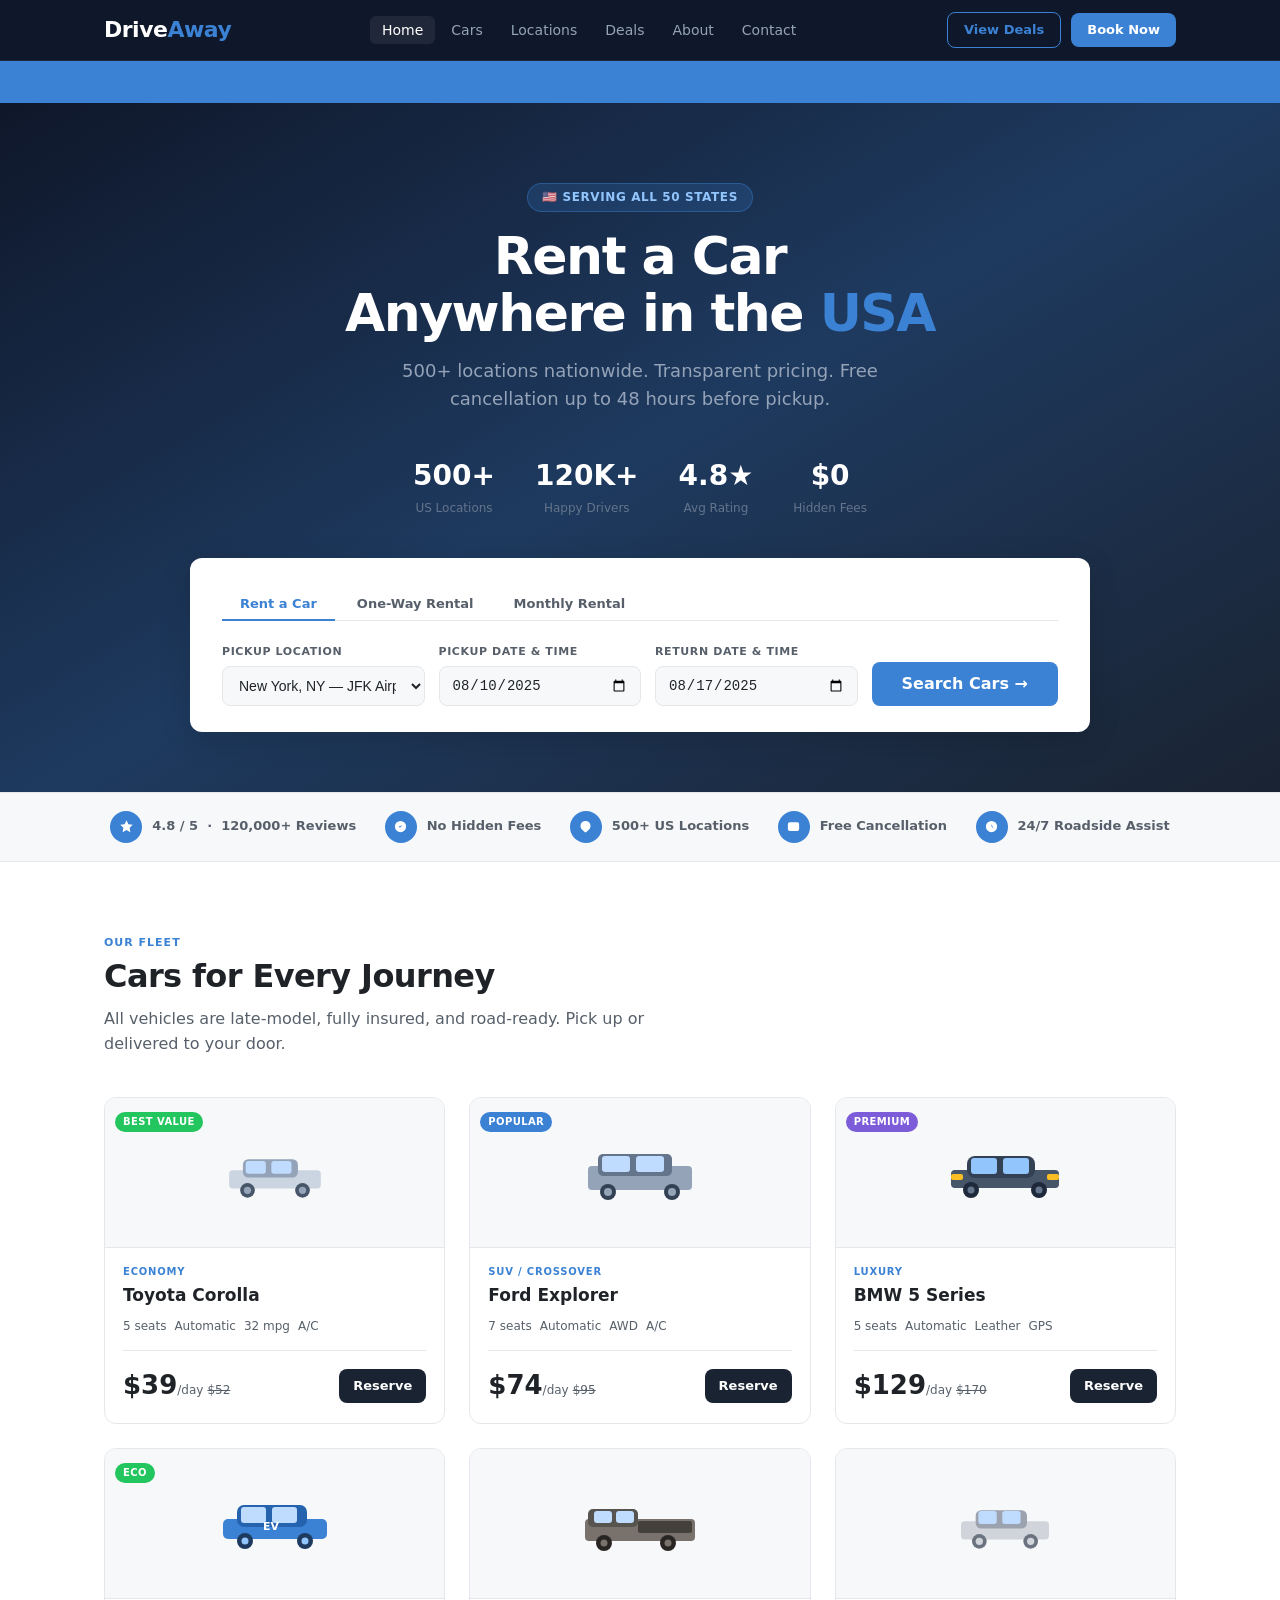
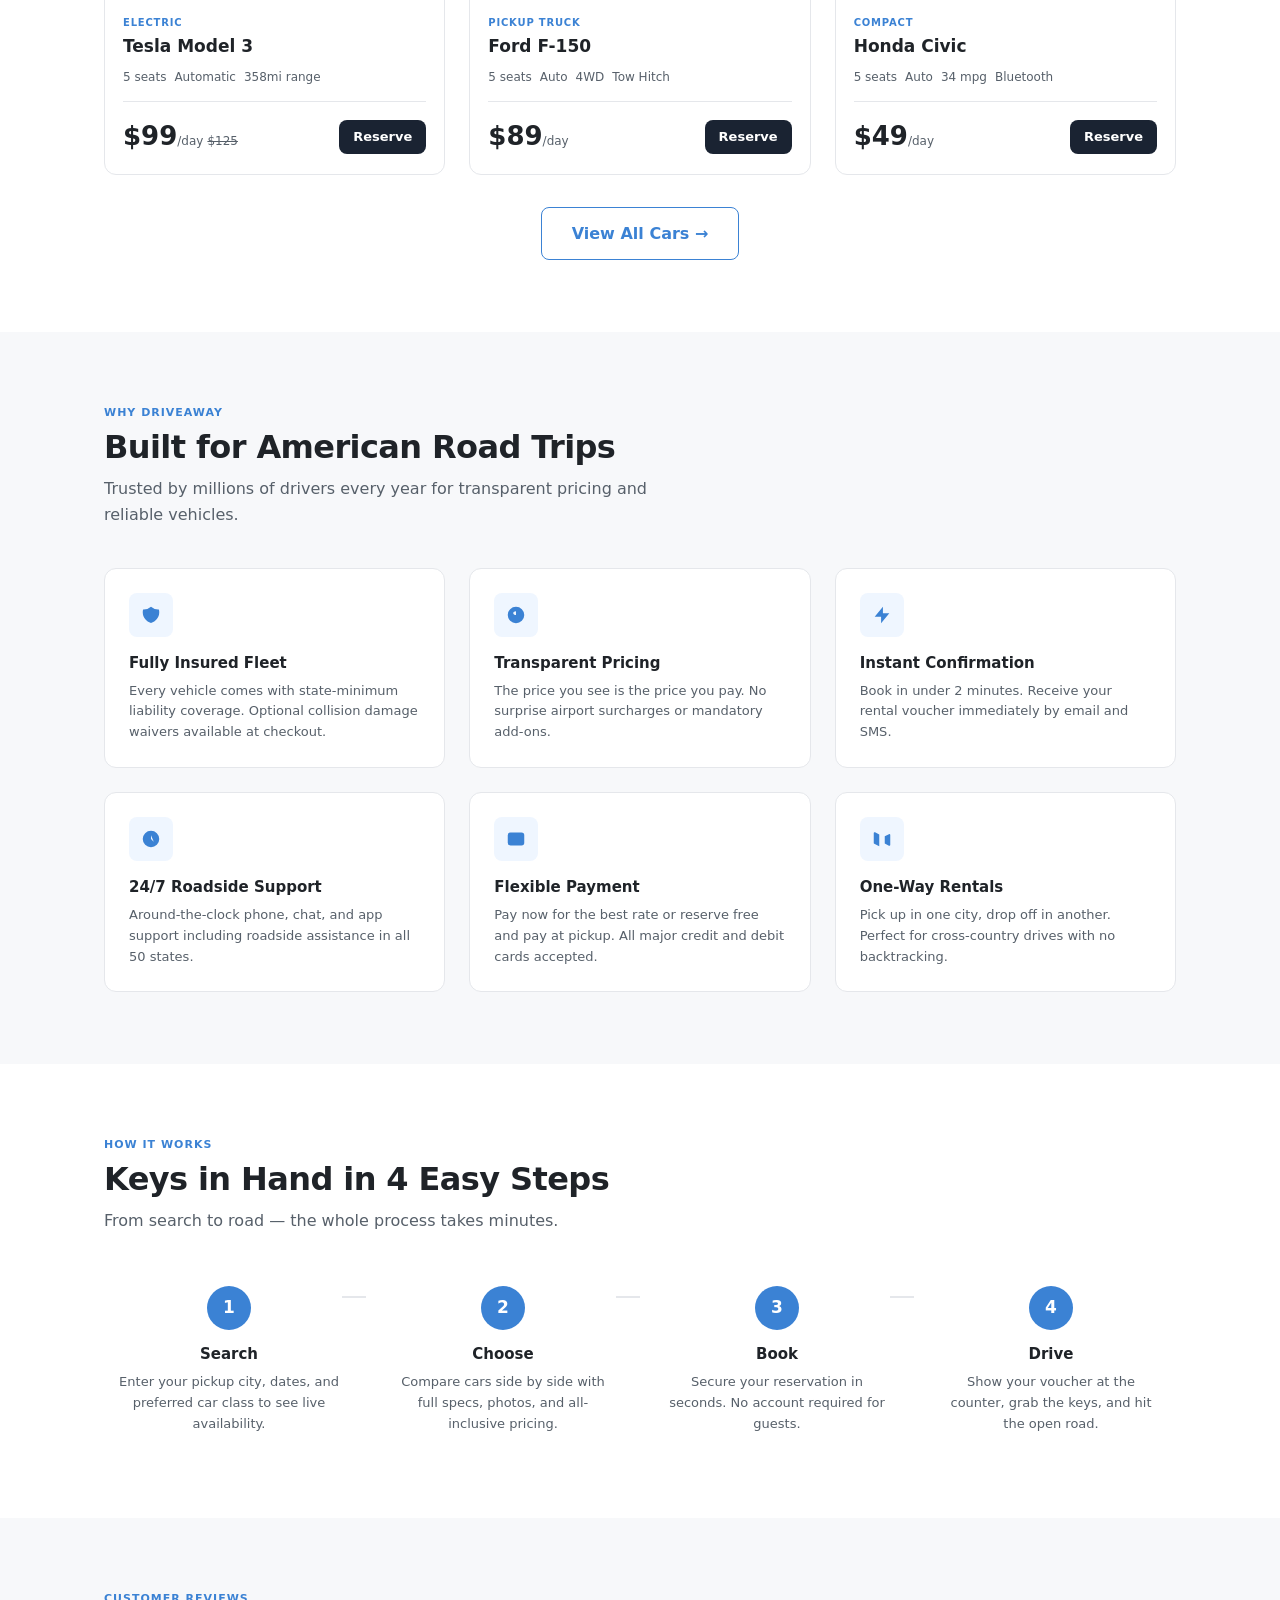
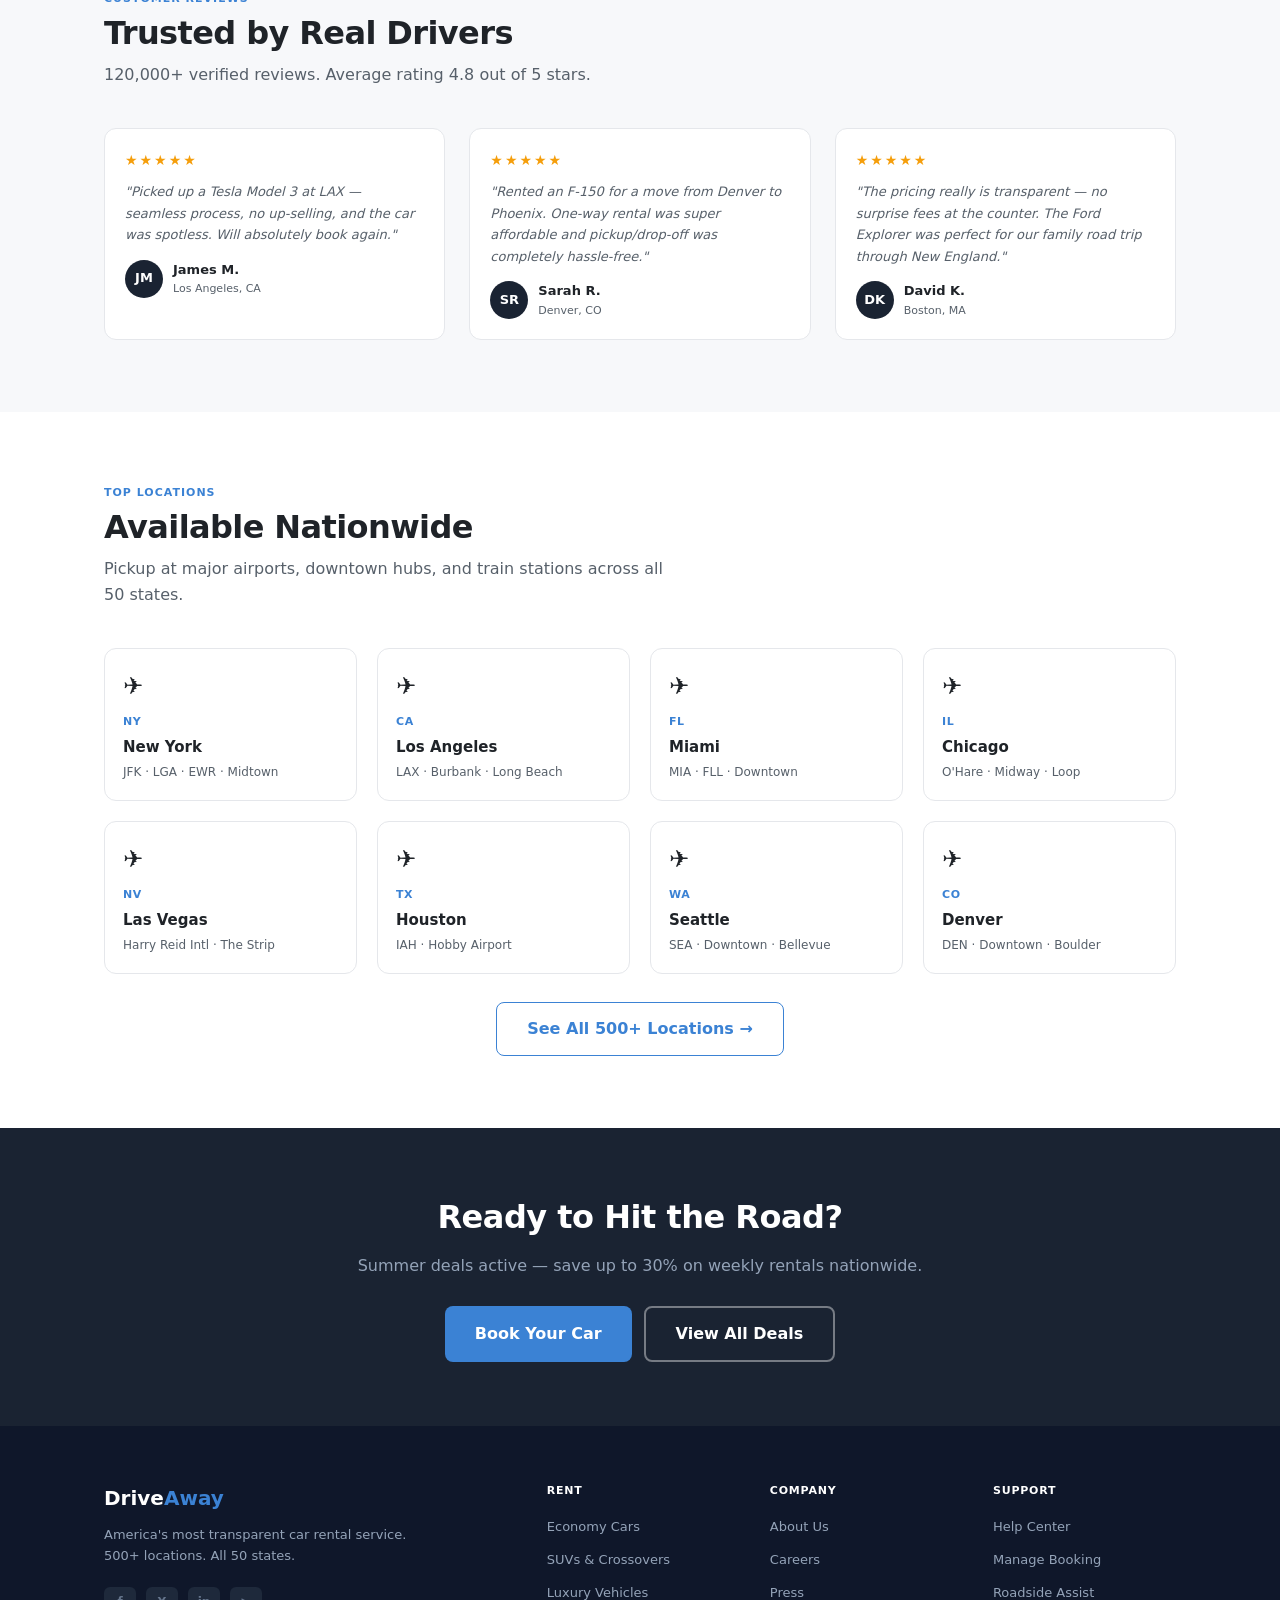
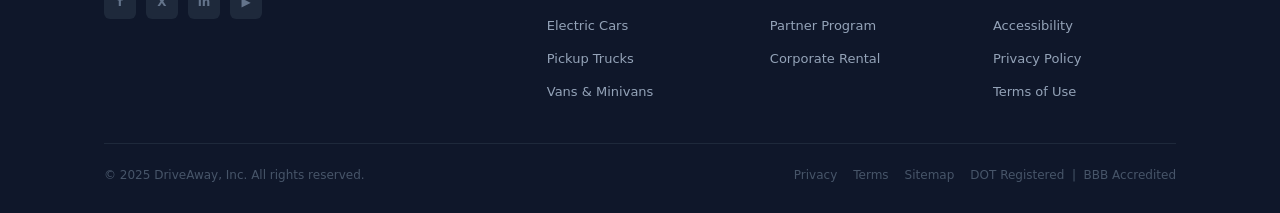
==== driveaway/index.html @ dcfef4c2 "feat: add DriveAway US car rental website - index.html     : Homepage with hero, search, fleet, feat" ====
<!DOCTYPE html>
<html lang="en">
<head>
<meta charset="UTF-8" />
<meta name="viewport" content="width=device-width, initial-scale=1.0" />
<title>DriveAway — Car Rental USA | 500+ Locations</title>
<meta name="description" content="Rent a car anywhere in the USA. 500+ locations, no hidden fees, free cancellation. Economy to luxury — book online in minutes.">
<link rel="stylesheet" href="css/styles.css" />
<style>
  /* Hero extras */
  .hero-ctas { display:flex; gap:12px; justify-content:center; margin-bottom:44px; flex-wrap:wrap; }
  .fleet-grid { display:grid; grid-template-columns:repeat(3,1fr); gap:24px; }
  @media(max-width:900px){ .fleet-grid{ grid-template-columns:1fr 1fr; } }
  @media(max-width:600px){ .fleet-grid{ grid-template-columns:1fr; } }
</style>
</head>
<body>

<!-- NAVBAR -->
<nav class="navbar">
  <div class="container navbar-inner">
    <a href="index.html" class="navbar-logo">Drive<span>Away</span></a>
    <ul class="navbar-links">
      <li><a href="index.html" class="active">Home</a></li>
      <li><a href="cars.html">Cars</a></li>
      <li><a href="locations.html">Locations</a></li>
      <li><a href="deals.html">Deals</a></li>
      <li><a href="about.html">About</a></li>
      <li><a href="contact.html">Contact</a></li>
    </ul>
    <div class="navbar-actions">
      <a href="deals.html" class="btn btn-ghost btn-sm">View Deals</a>
      <a href="#search" class="btn btn-primary btn-sm">Book Now</a>
    </div>
    <button class="menu-toggle" aria-label="Menu">
      <span></span><span></span><span></span>
    </button>
  </div>
</nav>

<!-- STATES TICKER -->
<div class="states-bar">
  <div class="states-ticker">
    <span>New York</span><span>California</span><span>Texas</span>
    <span>Florida</span><span>Illinois</span><span>Nevada</span>
    <span>Arizona</span><span>Georgia</span><span>Colorado</span>
    <span>Washington</span><span>Massachusetts</span><span>Oregon</span>
    <span>Hawaii</span><span>Michigan</span><span>North Carolina</span>
    <span>Virginia</span><span>Tennessee</span><span>Minnesota</span>
  </div>
</div>

<!-- HERO -->
<section class="hero">
  <div class="container">
    <div class="hero-tag">🇺🇸 Serving All 50 States</div>
    <h1>Rent a Car<br>Anywhere in the <span>USA</span></h1>
    <p>500+ locations nationwide. Transparent pricing. Free cancellation up to 48 hours before pickup.</p>
    <div class="hero-stats">
      <div><div class="hero-stat-num">500+</div><div class="hero-stat-label">US Locations</div></div>
      <div><div class="hero-stat-num">120K+</div><div class="hero-stat-label">Happy Drivers</div></div>
      <div><div class="hero-stat-num">4.8★</div><div class="hero-stat-label">Avg Rating</div></div>
      <div><div class="hero-stat-num">$0</div><div class="hero-stat-label">Hidden Fees</div></div>
    </div>

    <!-- SEARCH CARD -->
    <div class="search-card" id="search">
      <div class="search-tabs">
        <button class="search-tab active">Rent a Car</button>
        <button class="search-tab">One-Way Rental</button>
        <button class="search-tab">Monthly Rental</button>
      </div>
      <form class="search-form" onsubmit="event.preventDefault(); window.location.href='cars.html'">
        <div class="form-group">
          <label>Pickup Location</label>
          <select>
            <option>New York, NY — JFK Airport</option>
            <option>Los Angeles, CA — LAX Airport</option>
            <option>Chicago, IL — O'Hare Airport</option>
            <option>Miami, FL — MIA Airport</option>
            <option>Houston, TX — IAH Airport</option>
            <option>Las Vegas, NV — Harry Reid Intl</option>
            <option>Seattle, WA — SEA Airport</option>
            <option>Denver, CO — DEN Airport</option>
            <option>Atlanta, GA — ATL Airport</option>
            <option>Boston, MA — Logan Intl</option>
            <option>Phoenix, AZ — PHX Airport</option>
            <option>San Francisco, CA — SFO Airport</option>
          </select>
        </div>
        <div class="form-group">
          <label>Pickup Date &amp; Time</label>
          <input type="date" value="2025-08-10" />
        </div>
        <div class="form-group">
          <label>Return Date &amp; Time</label>
          <input type="date" value="2025-08-17" />
        </div>
        <div>
          <button type="submit" class="btn btn-primary btn-lg btn-full" style="height:44px">Search Cars →</button>
        </div>
      </form>
    </div>
  </div>
</section>

<!-- TRUST BAR -->
<div class="trust-bar">
  <div class="container trust-inner">
    <div class="trust-item">
      <div class="trust-icon"><svg viewBox="0 0 24 24"><path d="M12 2l3.09 6.26L22 9.27l-5 4.87 1.18 6.88L12 17.77l-6.18 3.25L7 14.14 2 9.27l6.91-1.01z"/></svg></div>
      4.8 / 5 &nbsp;·&nbsp; 120,000+ Reviews
    </div>
    <div class="trust-item">
      <div class="trust-icon"><svg viewBox="0 0 24 24"><path d="M9 12l2 2 4-4m6 2a9 9 0 11-18 0 9 9 0 0118 0z"/></svg></div>
      No Hidden Fees
    </div>
    <div class="trust-item">
      <div class="trust-icon"><svg viewBox="0 0 24 24"><path d="M17.657 16.657L13.414 20.9a2 2 0 01-2.827 0l-4.244-4.243a8 8 0 1111.314 0z"/><path d="M15 11a3 3 0 11-6 0 3 3 0 016 0z"/></svg></div>
      500+ US Locations
    </div>
    <div class="trust-item">
      <div class="trust-icon"><svg viewBox="0 0 24 24"><path d="M3 10h18M7 15h1m4 0h1m-7 4h12a3 3 0 003-3V8a3 3 0 00-3-3H6a3 3 0 00-3 3v8a3 3 0 003 3z"/></svg></div>
      Free Cancellation
    </div>
    <div class="trust-item">
      <div class="trust-icon"><svg viewBox="0 0 24 24"><path d="M12 8v4l3 3m6-3a9 9 0 11-18 0 9 9 0 0118 0z"/></svg></div>
      24/7 Roadside Assist
    </div>
  </div>
</div>

<!-- FLEET PREVIEW -->
<section class="section">
  <div class="container">
    <span class="section-tag">Our Fleet</span>
    <h2 class="section-title">Cars for Every Journey</h2>
    <p class="section-sub">All vehicles are late-model, fully insured, and road-ready. Pick up or delivered to your door.</p>
    <div class="fleet-grid">

      <div class="car-card" data-category="economy" data-price="39">
        <div class="car-img">
          <div class="car-img-badge"><span class="badge badge-green">Best Value</span></div>
          <svg width="110" height="60" viewBox="0 0 120 60" fill="none"><rect x="10" y="28" width="100" height="20" rx="4" fill="#cbd5e1"/><rect x="25" y="16" width="60" height="20" rx="6" fill="#94a3b8"/><circle cx="30" cy="50" r="8" fill="#475569"/><circle cx="30" cy="50" r="4" fill="#94a3b8"/><circle cx="90" cy="50" r="8" fill="#475569"/><circle cx="90" cy="50" r="4" fill="#94a3b8"/><rect x="28" y="18" width="22" height="14" rx="3" fill="#bfdbfe"/><rect x="56" y="18" width="22" height="14" rx="3" fill="#bfdbfe"/></svg>
        </div>
        <div class="car-body">
          <div class="car-category">Economy</div>
          <div class="car-name">Toyota Corolla</div>
          <div class="car-specs">
            <span class="car-spec">5 seats</span><span class="car-spec">Automatic</span><span class="car-spec">32 mpg</span><span class="car-spec">A/C</span>
          </div>
          <div class="car-footer">
            <div class="car-price"><span class="price-num">$39</span><span class="price-unit">/day</span><span class="price-old">$52</span></div>
            <a href="cars.html" class="btn btn-dark btn-sm reserve-btn">Reserve</a>
          </div>
        </div>
      </div>

      <div class="car-card" data-category="suv" data-price="74">
        <div class="car-img">
          <div class="car-img-badge"><span class="badge badge-blue">Popular</span></div>
          <svg width="120" height="60" viewBox="0 0 120 60" fill="none"><rect x="8" y="24" width="104" height="24" rx="4" fill="#94a3b8"/><rect x="18" y="12" width="74" height="22" rx="5" fill="#64748b"/><circle cx="28" cy="50" r="8" fill="#334155"/><circle cx="28" cy="50" r="4" fill="#94a3b8"/><circle cx="92" cy="50" r="8" fill="#334155"/><circle cx="92" cy="50" r="4" fill="#94a3b8"/><rect x="22" y="14" width="28" height="16" rx="3" fill="#bfdbfe"/><rect x="56" y="14" width="28" height="16" rx="3" fill="#bfdbfe"/></svg>
        </div>
        <div class="car-body">
          <div class="car-category">SUV / Crossover</div>
          <div class="car-name">Ford Explorer</div>
          <div class="car-specs">
            <span class="car-spec">7 seats</span><span class="car-spec">Automatic</span><span class="car-spec">AWD</span><span class="car-spec">A/C</span>
          </div>
          <div class="car-footer">
            <div class="car-price"><span class="price-num">$74</span><span class="price-unit">/day</span><span class="price-old">$95</span></div>
            <a href="cars.html" class="btn btn-dark btn-sm reserve-btn">Reserve</a>
          </div>
        </div>
      </div>

      <div class="car-card" data-category="luxury" data-price="129">
        <div class="car-img">
          <div class="car-img-badge"><span class="badge badge-purple">Premium</span></div>
          <svg width="120" height="60" viewBox="0 0 120 60" fill="none"><rect x="6" y="28" width="108" height="18" rx="4" fill="#475569"/><rect x="22" y="14" width="68" height="22" rx="8" fill="#334155"/><circle cx="26" cy="48" r="8" fill="#1e293b"/><circle cx="26" cy="48" r="3.5" fill="#64748b"/><circle cx="94" cy="48" r="8" fill="#1e293b"/><circle cx="94" cy="48" r="3.5" fill="#64748b"/><rect x="26" y="16" width="26" height="16" rx="3" fill="#93c5fd"/><rect x="58" y="16" width="26" height="16" rx="3" fill="#93c5fd"/><rect x="6" y="32" width="12" height="6" rx="2" fill="#fbbf24"/><rect x="102" y="32" width="12" height="6" rx="2" fill="#fbbf24"/></svg>
        </div>
        <div class="car-body">
          <div class="car-category">Luxury</div>
          <div class="car-name">BMW 5 Series</div>
          <div class="car-specs">
            <span class="car-spec">5 seats</span><span class="car-spec">Automatic</span><span class="car-spec">Leather</span><span class="car-spec">GPS</span>
          </div>
          <div class="car-footer">
            <div class="car-price"><span class="price-num">$129</span><span class="price-unit">/day</span><span class="price-old">$170</span></div>
            <a href="cars.html" class="btn btn-dark btn-sm reserve-btn">Reserve</a>
          </div>
        </div>
      </div>

      <div class="car-card" data-category="electric" data-price="99">
        <div class="car-img">
          <div class="car-img-badge"><span class="badge badge-green">Eco</span></div>
          <svg width="120" height="60" viewBox="0 0 120 60" fill="none"><rect x="8" y="26" width="104" height="20" rx="5" fill="#3b82d4"/><rect x="22" y="12" width="70" height="22" rx="7" fill="#2563af"/><circle cx="30" cy="48" r="8" fill="#1e3a5f"/><circle cx="30" cy="48" r="3.5" fill="#93c5fd"/><circle cx="90" cy="48" r="8" fill="#1e3a5f"/><circle cx="90" cy="48" r="3.5" fill="#93c5fd"/><rect x="26" y="14" width="25" height="16" rx="3" fill="#bfdbfe"/><rect x="57" y="14" width="25" height="16" rx="3" fill="#bfdbfe"/><text x="56" y="37" font-size="11" font-weight="bold" fill="#fff" text-anchor="middle">EV</text></svg>
        </div>
        <div class="car-body">
          <div class="car-category">Electric</div>
          <div class="car-name">Tesla Model 3</div>
          <div class="car-specs">
            <span class="car-spec">5 seats</span><span class="car-spec">Automatic</span><span class="car-spec">358mi range</span>
          </div>
          <div class="car-footer">
            <div class="car-price"><span class="price-num">$99</span><span class="price-unit">/day</span><span class="price-old">$125</span></div>
            <a href="cars.html" class="btn btn-dark btn-sm reserve-btn">Reserve</a>
          </div>
        </div>
      </div>

      <div class="car-card" data-category="truck" data-price="89">
        <div class="car-img">
          <svg width="120" height="60" viewBox="0 0 120 60" fill="none"><rect x="5" y="26" width="110" height="22" rx="4" fill="#78716c"/><rect x="8" y="16" width="50" height="18" rx="5" fill="#57534e"/><rect x="58" y="28" width="54" height="12" rx="2" fill="#44403c"/><circle cx="24" cy="50" r="8" fill="#292524"/><circle cx="24" cy="50" r="3.5" fill="#78716c"/><circle cx="88" cy="50" r="8" fill="#292524"/><circle cx="88" cy="50" r="3.5" fill="#78716c"/><rect x="14" y="18" width="18" height="12" rx="3" fill="#bfdbfe"/><rect x="36" y="18" width="18" height="12" rx="3" fill="#bfdbfe"/></svg>
        </div>
        <div class="car-body">
          <div class="car-category">Pickup Truck</div>
          <div class="car-name">Ford F-150</div>
          <div class="car-specs">
            <span class="car-spec">5 seats</span><span class="car-spec">Auto</span><span class="car-spec">4WD</span><span class="car-spec">Tow Hitch</span>
          </div>
          <div class="car-footer">
            <div class="car-price"><span class="price-num">$89</span><span class="price-unit">/day</span></div>
            <a href="cars.html" class="btn btn-dark btn-sm reserve-btn">Reserve</a>
          </div>
        </div>
      </div>

      <div class="car-card" data-category="compact" data-price="49">
        <div class="car-img">
          <svg width="110" height="60" viewBox="0 0 120 60" fill="none"><rect x="12" y="28" width="96" height="20" rx="4" fill="#d1d5db"/><rect x="28" y="16" width="56" height="20" rx="6" fill="#9ca3af"/><circle cx="32" cy="50" r="8" fill="#6b7280"/><circle cx="32" cy="50" r="4" fill="#d1d5db"/><circle cx="88" cy="50" r="8" fill="#6b7280"/><circle cx="88" cy="50" r="4" fill="#d1d5db"/><rect x="31" y="17" width="20" height="14" rx="3" fill="#bfdbfe"/><rect x="57" y="17" width="20" height="14" rx="3" fill="#bfdbfe"/></svg>
        </div>
        <div class="car-body">
          <div class="car-category">Compact</div>
          <div class="car-name">Honda Civic</div>
          <div class="car-specs">
            <span class="car-spec">5 seats</span><span class="car-spec">Auto</span><span class="car-spec">34 mpg</span><span class="car-spec">Bluetooth</span>
          </div>
          <div class="car-footer">
            <div class="car-price"><span class="price-num">$49</span><span class="price-unit">/day</span></div>
            <a href="cars.html" class="btn btn-dark btn-sm reserve-btn">Reserve</a>
          </div>
        </div>
      </div>

    </div>
    <div style="text-align:center;margin-top:32px">
      <a href="cars.html" class="btn btn-ghost btn-lg">View All Cars →</a>
    </div>
  </div>
</section>

<!-- FEATURES -->
<section class="section section--gray">
  <div class="container">
    <span class="section-tag">Why DriveAway</span>
    <h2 class="section-title">Built for American Road Trips</h2>
    <p class="section-sub">Trusted by millions of drivers every year for transparent pricing and reliable vehicles.</p>
    <div class="grid-3">
      <div class="feature-card">
        <div class="feature-icon"><svg viewBox="0 0 24 24"><path d="M9 12l2 2 4-4m5.618-4.016A11.955 11.955 0 0112 2.944a11.955 11.955 0 01-8.618 3.04A12.02 12.02 0 003 9c0 5.591 3.824 10.29 9 11.622 5.176-1.332 9-6.03 9-11.622 0-1.042-.133-2.052-.382-3.016z"/></svg></div>
        <div class="feature-title">Fully Insured Fleet</div>
        <div class="feature-desc">Every vehicle comes with state-minimum liability coverage. Optional collision damage waivers available at checkout.</div>
      </div>
      <div class="feature-card">
        <div class="feature-icon"><svg viewBox="0 0 24 24"><path d="M12 8c-1.657 0-3 .895-3 2s1.343 2 3 2 3 .895 3 2-1.343 2-3 2m0-8c1.11 0 2.08.402 2.599 1M12 8V7m0 1v8m0 0v1m0-1c-1.11 0-2.08-.402-2.599-1M21 12a9 9 0 11-18 0 9 9 0 0118 0z"/></svg></div>
        <div class="feature-title">Transparent Pricing</div>
        <div class="feature-desc">The price you see is the price you pay. No surprise airport surcharges or mandatory add-ons.</div>
      </div>
      <div class="feature-card">
        <div class="feature-icon"><svg viewBox="0 0 24 24"><path d="M13 10V3L4 14h7v7l9-11h-7z"/></svg></div>
        <div class="feature-title">Instant Confirmation</div>
        <div class="feature-desc">Book in under 2 minutes. Receive your rental voucher immediately by email and SMS.</div>
      </div>
      <div class="feature-card">
        <div class="feature-icon"><svg viewBox="0 0 24 24"><path d="M12 8v4l3 3m6-3a9 9 0 11-18 0 9 9 0 0118 0z"/></svg></div>
        <div class="feature-title">24/7 Roadside Support</div>
        <div class="feature-desc">Around-the-clock phone, chat, and app support including roadside assistance in all 50 states.</div>
      </div>
      <div class="feature-card">
        <div class="feature-icon"><svg viewBox="0 0 24 24"><path d="M3 10h18M7 15h1m4 0h1m-7 4h12a3 3 0 003-3V8a3 3 0 00-3-3H6a3 3 0 00-3 3v8a3 3 0 003 3z"/></svg></div>
        <div class="feature-title">Flexible Payment</div>
        <div class="feature-desc">Pay now for the best rate or reserve free and pay at pickup. All major credit and debit cards accepted.</div>
      </div>
      <div class="feature-card">
        <div class="feature-icon"><svg viewBox="0 0 24 24"><path d="M9 20l-5.447-2.724A1 1 0 013 16.382V5.618a1 1 0 011.447-.894L9 7m0 13l6-3m-6 3V7m6 10l4.553 2.276A1 1 0 0021 18.382V7.618a1 1 0 00-1.447-.894L15 9m0 8V9m0 0L9 7"/></svg></div>
        <div class="feature-title">One-Way Rentals</div>
        <div class="feature-desc">Pick up in one city, drop off in another. Perfect for cross-country drives with no backtracking.</div>
      </div>
    </div>
  </div>
</section>

<!-- HOW IT WORKS -->
<section class="section">
  <div class="container">
    <span class="section-tag">How It Works</span>
    <h2 class="section-title">Keys in Hand in 4 Easy Steps</h2>
    <p class="section-sub">From search to road — the whole process takes minutes.</p>
    <div class="steps-grid">
      <div class="step-card"><div class="step-num">1</div><div class="step-title">Search</div><div class="step-desc">Enter your pickup city, dates, and preferred car class to see live availability.</div></div>
      <div class="step-card"><div class="step-num">2</div><div class="step-title">Choose</div><div class="step-desc">Compare cars side by side with full specs, photos, and all-inclusive pricing.</div></div>
      <div class="step-card"><div class="step-num">3</div><div class="step-title">Book</div><div class="step-desc">Secure your reservation in seconds. No account required for guests.</div></div>
      <div class="step-card"><div class="step-num">4</div><div class="step-title">Drive</div><div class="step-desc">Show your voucher at the counter, grab the keys, and hit the open road.</div></div>
    </div>
  </div>
</section>

<!-- REVIEWS -->
<section class="section section--gray">
  <div class="container">
    <span class="section-tag">Customer Reviews</span>
    <h2 class="section-title">Trusted by Real Drivers</h2>
    <p class="section-sub">120,000+ verified reviews. Average rating 4.8 out of 5 stars.</p>
    <div class="grid-3">
      <div class="review-card"><div class="stars">★★★★★</div><p class="review-text">"Picked up a Tesla Model 3 at LAX — seamless process, no up-selling, and the car was spotless. Will absolutely book again."</p><div class="reviewer"><div class="reviewer-avatar">JM</div><div><div class="reviewer-name">James M.</div><div class="reviewer-loc">Los Angeles, CA</div></div></div></div>
      <div class="review-card"><div class="stars">★★★★★</div><p class="review-text">"Rented an F-150 for a move from Denver to Phoenix. One-way rental was super affordable and pickup/drop-off was completely hassle-free."</p><div class="reviewer"><div class="reviewer-avatar">SR</div><div><div class="reviewer-name">Sarah R.</div><div class="reviewer-loc">Denver, CO</div></div></div></div>
      <div class="review-card"><div class="stars">★★★★★</div><p class="review-text">"The pricing really is transparent — no surprise fees at the counter. The Ford Explorer was perfect for our family road trip through New England."</p><div class="reviewer"><div class="reviewer-avatar">DK</div><div><div class="reviewer-name">David K.</div><div class="reviewer-loc">Boston, MA</div></div></div></div>
    </div>
  </div>
</section>

<!-- POPULAR LOCATIONS -->
<section class="section">
  <div class="container">
    <span class="section-tag">Top Locations</span>
    <h2 class="section-title">Available Nationwide</h2>
    <p class="section-sub">Pickup at major airports, downtown hubs, and train stations across all 50 states.</p>
    <div class="grid-4">
      <div class="loc-card"><div class="loc-icon">✈</div><div class="loc-state">NY</div><div class="loc-city">New York</div><div class="loc-spots">JFK · LGA · EWR · Midtown</div></div>
      <div class="loc-card"><div class="loc-icon">✈</div><div class="loc-state">CA</div><div class="loc-city">Los Angeles</div><div class="loc-spots">LAX · Burbank · Long Beach</div></div>
      <div class="loc-card"><div class="loc-icon">✈</div><div class="loc-state">FL</div><div class="loc-city">Miami</div><div class="loc-spots">MIA · FLL · Downtown</div></div>
      <div class="loc-card"><div class="loc-icon">✈</div><div class="loc-state">IL</div><div class="loc-city">Chicago</div><div class="loc-spots">O'Hare · Midway · Loop</div></div>
      <div class="loc-card"><div class="loc-icon">✈</div><div class="loc-state">NV</div><div class="loc-city">Las Vegas</div><div class="loc-spots">Harry Reid Intl · The Strip</div></div>
      <div class="loc-card"><div class="loc-icon">✈</div><div class="loc-state">TX</div><div class="loc-city">Houston</div><div class="loc-spots">IAH · Hobby Airport</div></div>
      <div class="loc-card"><div class="loc-icon">✈</div><div class="loc-state">WA</div><div class="loc-city">Seattle</div><div class="loc-spots">SEA · Downtown · Bellevue</div></div>
      <div class="loc-card"><div class="loc-icon">✈</div><div class="loc-state">CO</div><div class="loc-city">Denver</div><div class="loc-spots">DEN · Downtown · Boulder</div></div>
    </div>
    <div style="text-align:center;margin-top:28px">
      <a href="locations.html" class="btn btn-ghost btn-lg">See All 500+ Locations →</a>
    </div>
  </div>
</section>

<!-- CTA BANNER -->
<div class="cta-banner">
  <div class="container">
    <h2>Ready to Hit the Road?</h2>
    <p>Summer deals active — save up to 30% on weekly rentals nationwide.</p>
    <div class="cta-actions">
      <a href="#search" class="btn btn-primary btn-lg">Book Your Car</a>
      <a href="deals.html" class="btn btn-outline btn-lg">View All Deals</a>
    </div>
  </div>
</div>

<!-- FOOTER -->
<footer class="footer">
  <div class="container">
    <div class="footer-grid">
      <div>
        <div class="footer-logo">Drive<span>Away</span></div>
        <p class="footer-tagline">America's most transparent car rental service.<br>500+ locations. All 50 states.</p>
        <div class="footer-socials">
          <a href="#" class="footer-social">f</a>
          <a href="#" class="footer-social">X</a>
          <a href="#" class="footer-social">in</a>
          <a href="#" class="footer-social">▶</a>
        </div>
      </div>
      <div class="footer-col"><h4>Rent</h4><ul>
        <li><a href="cars.html">Economy Cars</a></li>
        <li><a href="cars.html">SUVs &amp; Crossovers</a></li>
        <li><a href="cars.html">Luxury Vehicles</a></li>
        <li><a href="cars.html">Electric Cars</a></li>
        <li><a href="cars.html">Pickup Trucks</a></li>
        <li><a href="cars.html">Vans &amp; Minivans</a></li>
      </ul></div>
      <div class="footer-col"><h4>Company</h4><ul>
        <li><a href="about.html">About Us</a></li>
        <li><a href="about.html">Careers</a></li>
        <li><a href="about.html">Press</a></li>
        <li><a href="contact.html">Partner Program</a></li>
        <li><a href="contact.html">Corporate Rental</a></li>
      </ul></div>
      <div class="footer-col"><h4>Support</h4><ul>
        <li><a href="contact.html">Help Center</a></li>
        <li><a href="contact.html">Manage Booking</a></li>
        <li><a href="contact.html">Roadside Assist</a></li>
        <li><a href="contact.html">Accessibility</a></li>
        <li><a href="#">Privacy Policy</a></li>
        <li><a href="#">Terms of Use</a></li>
      </ul></div>
    </div>
    <div class="footer-bottom">
      <span>&copy; 2025 DriveAway, Inc. All rights reserved.</span>
      <div class="footer-legal">
        <a href="#">Privacy</a><a href="#">Terms</a><a href="#">Sitemap</a>
        <span>DOT Registered &nbsp;|&nbsp; BBB Accredited</span>
      </div>
    </div>
  </div>
</footer>

<script src="js/main.js"></script>
</body>
</html>
---- driveaway/css/styles.css ----
/* ===== RESET & BASE ===== */
*, *::before, *::after { box-sizing: border-box; margin: 0; padding: 0; }

:root {
  --bg: #ffffff;
  --surface: #f7f8fa;
  --border: #e5e7eb;
  --text: #1f2328;
  --muted: #57606a;
  --accent: #3b82d4;
  --accent-dark: #2563af;
  --secondary: #7c5cd8;
  --dark: #1a2332;
  --darker: #0f172a;
  --green: #22c55e;
  --amber: #f59e0b;
  --red: #ef4444;
  --radius: 8px;
  --radius-lg: 12px;
  --shadow: 0 4px 16px rgba(0,0,0,0.08);
  --shadow-lg: 0 8px 32px rgba(0,0,0,0.14);
}

html { scroll-behavior: smooth; }

body {
  font-family: -apple-system, "Segoe UI", system-ui, sans-serif;
  font-size: 15px;
  line-height: 1.6;
  color: var(--text);
  background: var(--bg);
}

a { color: inherit; text-decoration: none; }
img { max-width: 100%; display: block; }
ul { list-style: none; }
button { cursor: pointer; font-family: inherit; }

/* ===== UTILITIES ===== */
.container { max-width: 1120px; margin: 0 auto; padding: 0 24px; }
.section { padding: 72px 0; }
.section--gray { background: var(--surface); }
.section--dark { background: var(--dark); color: #fff; }

.section-tag {
  font-size: 11px;
  font-weight: 700;
  text-transform: uppercase;
  letter-spacing: 1px;
  color: var(--accent);
  margin-bottom: 6px;
  display: block;
}
.section-title {
  font-size: 32px;
  font-weight: 800;
  letter-spacing: -0.6px;
  line-height: 1.2;
  margin-bottom: 10px;
}
.section-sub {
  color: var(--muted);
  font-size: 16px;
  max-width: 560px;
  margin-bottom: 40px;
}
.section--dark .section-sub { color: #94a3b8; }

.btn {
  display: inline-flex;
  align-items: center;
  gap: 6px;
  padding: 10px 22px;
  border-radius: var(--radius);
  font-size: 14px;
  font-weight: 700;
  border: none;
  transition: background 0.15s, opacity 0.15s;
}
.btn-primary { background: var(--accent); color: #fff; }
.btn-primary:hover { background: var(--accent-dark); }
.btn-dark { background: var(--dark); color: #fff; }
.btn-dark:hover { background: #0f172a; }
.btn-outline { background: transparent; color: #fff; border: 2px solid rgba(255,255,255,0.4); }
.btn-outline:hover { border-color: #fff; }
.btn-ghost { background: transparent; color: var(--accent); border: 1.5px solid var(--accent); }
.btn-ghost:hover { background: var(--accent); color: #fff; }
.btn-lg { padding: 13px 30px; font-size: 16px; }
.btn-sm { padding: 7px 14px; font-size: 13px; }
.btn-full { width: 100%; justify-content: center; }

.badge {
  display: inline-block;
  padding: 2px 8px;
  border-radius: 20px;
  font-size: 10px;
  font-weight: 700;
  letter-spacing: 0.4px;
  text-transform: uppercase;
}
.badge-blue { background: var(--accent); color: #fff; }
.badge-green { background: var(--green); color: #fff; }
.badge-purple { background: var(--secondary); color: #fff; }
.badge-amber { background: var(--amber); color: #fff; }
.badge-red { background: var(--red); color: #fff; }

.grid-2 { display: grid; grid-template-columns: 1fr 1fr; gap: 24px; }
.grid-3 { display: grid; grid-template-columns: repeat(3, 1fr); gap: 24px; }
.grid-4 { display: grid; grid-template-columns: repeat(4, 1fr); gap: 20px; }

/* ===== NAVBAR ===== */
.navbar {
  background: var(--darker);
  position: sticky;
  top: 0;
  z-index: 1000;
  border-bottom: 1px solid #1e293b;
}
.navbar-inner {
  display: flex;
  align-items: center;
  justify-content: space-between;
  height: 60px;
}
.navbar-logo {
  font-size: 22px;
  font-weight: 800;
  color: #fff;
  letter-spacing: -0.5px;
}
.navbar-logo span { color: var(--accent); }
.navbar-links {
  display: flex;
  align-items: center;
  gap: 4px;
}
.navbar-links a {
  padding: 6px 12px;
  color: #94a3b8;
  font-size: 14px;
  font-weight: 500;
  border-radius: 6px;
  transition: color 0.15s, background 0.15s;
}
.navbar-links a:hover,
.navbar-links a.active { color: #fff; background: rgba(255,255,255,0.07); }
.navbar-actions { display: flex; align-items: center; gap: 10px; }
.navbar-actions .btn { font-size: 13px; padding: 7px 16px; }

/* Mobile menu toggle */
.menu-toggle {
  display: none;
  flex-direction: column;
  gap: 5px;
  background: none;
  border: none;
  padding: 4px;
  cursor: pointer;
}
.menu-toggle span {
  display: block;
  width: 22px;
  height: 2px;
  background: #fff;
  border-radius: 2px;
  transition: transform 0.2s;
}

/* ===== STATES TICKER ===== */
.states-bar {
  background: var(--accent);
  padding: 9px 0;
  overflow: hidden;
  white-space: nowrap;
}
.states-ticker {
  display: inline-flex;
  gap: 32px;
  animation: ticker 30s linear infinite;
  padding-left: 100%;
}
.states-ticker span {
  font-size: 12px;
  font-weight: 600;
  color: rgba(255,255,255,0.9);
  letter-spacing: 0.4px;
}
@keyframes ticker {
  0% { transform: translateX(0); }
  100% { transform: translateX(-100%); }
}

/* ===== HERO ===== */
.hero {
  background: linear-gradient(150deg, #0f172a 0%, #1e3a5f 50%, #1a2332 100%);
  padding: 80px 0 60px;
  color: #fff;
  text-align: center;
}
.hero-tag {
  display: inline-block;
  background: rgba(59,130,212,0.2);
  border: 1px solid rgba(59,130,212,0.4);
  color: #93c5fd;
  font-size: 12px;
  font-weight: 700;
  padding: 4px 14px;
  border-radius: 20px;
  letter-spacing: 0.6px;
  text-transform: uppercase;
  margin-bottom: 16px;
}
.hero h1 {
  font-size: 52px;
  font-weight: 900;
  letter-spacing: -1.5px;
  line-height: 1.1;
  margin-bottom: 14px;
}
.hero h1 span { color: var(--accent); }
.hero p {
  font-size: 18px;
  color: #94a3b8;
  max-width: 520px;
  margin: 0 auto 40px;
}
.hero-stats {
  display: flex;
  justify-content: center;
  gap: 40px;
  margin-bottom: 40px;
}
.hero-stat-num { font-size: 28px; font-weight: 800; color: #fff; }
.hero-stat-label { font-size: 12px; color: #64748b; }

/* ===== SEARCH CARD ===== */
.search-card {
  background: #fff;
  border-radius: var(--radius-lg);
  padding: 30px 32px 26px;
  max-width: 900px;
  margin: 0 auto;
  box-shadow: var(--shadow-lg);
  color: var(--text);
  text-align: left;
}
.search-tabs {
  display: flex;
  gap: 4px;
  margin-bottom: 22px;
  border-bottom: 1px solid var(--border);
  padding-bottom: 0;
}
.search-tab {
  padding: 8px 18px;
  font-size: 13px;
  font-weight: 600;
  color: var(--muted);
  background: none;
  border: none;
  border-bottom: 2px solid transparent;
  margin-bottom: -1px;
  cursor: pointer;
  transition: color 0.15s;
}
.search-tab.active { color: var(--accent); border-bottom-color: var(--accent); }
.search-form { display: grid; grid-template-columns: repeat(3, 1fr) auto; gap: 14px; align-items: end; }
.form-group { display: flex; flex-direction: column; gap: 5px; }
.form-group label {
  font-size: 11px;
  font-weight: 700;
  text-transform: uppercase;
  letter-spacing: 0.6px;
  color: var(--muted);
}
.form-group select,
.form-group input[type="text"],
.form-group input[type="date"],
.form-group input[type="email"],
.form-group input[type="tel"],
.form-group input[type="number"],
.form-group textarea {
  border: 1.5px solid var(--border);
  border-radius: var(--radius);
  padding: 10px 12px;
  font-size: 14px;
  color: var(--text);
  background: var(--surface);
  width: 100%;
  transition: border-color 0.15s, background 0.15s;
}
.form-group select:focus,
.form-group input:focus,
.form-group textarea:focus {
  outline: none;
  border-color: var(--accent);
  background: #fff;
}
.form-group textarea { resize: vertical; min-height: 110px; }

/* ===== TRUST BAR ===== */
.trust-bar {
  background: var(--surface);
  border-top: 1px solid var(--border);
  border-bottom: 1px solid var(--border);
  padding: 18px 0;
}
.trust-inner {
  display: flex;
  justify-content: space-around;
  flex-wrap: wrap;
  gap: 16px;
}
.trust-item {
  display: flex;
  align-items: center;
  gap: 10px;
  font-size: 13px;
  font-weight: 600;
  color: var(--muted);
}
.trust-icon {
  width: 32px;
  height: 32px;
  background: var(--accent);
  border-radius: 50%;
  display: flex;
  align-items: center;
  justify-content: center;
  flex-shrink: 0;
}
.trust-icon svg { width: 15px; height: 15px; fill: #fff; }

/* ===== CAR CARD ===== */
.car-card {
  border: 1.5px solid var(--border);
  border-radius: var(--radius-lg);
  background: #fff;
  overflow: hidden;
  transition: border-color 0.15s, box-shadow 0.15s;
  display: flex;
  flex-direction: column;
}
.car-card:hover { border-color: var(--accent); box-shadow: var(--shadow); }
.car-img {
  background: var(--surface);
  height: 150px;
  display: flex;
  align-items: center;
  justify-content: center;
  border-bottom: 1px solid var(--border);
  position: relative;
}
.car-img-badge {
  position: absolute;
  top: 10px;
  left: 10px;
}
.car-body { padding: 16px 18px; flex: 1; display: flex; flex-direction: column; }
.car-category {
  font-size: 10px;
  font-weight: 700;
  text-transform: uppercase;
  letter-spacing: 0.8px;
  color: var(--accent);
  margin-bottom: 2px;
}
.car-name { font-size: 17px; font-weight: 700; margin-bottom: 8px; }
.car-specs {
  display: flex;
  flex-wrap: wrap;
  gap: 8px;
  font-size: 12px;
  color: var(--muted);
  margin-bottom: 14px;
  padding-bottom: 14px;
  border-bottom: 1px solid var(--border);
}
.car-spec { display: flex; align-items: center; gap: 3px; }
.car-spec svg { width: 12px; height: 12px; fill: var(--muted); }
.car-footer { display: flex; align-items: center; justify-content: space-between; margin-top: auto; }
.car-price .price-num { font-size: 26px; font-weight: 800; }
.car-price .price-unit { font-size: 12px; color: var(--muted); }
.car-price .price-old { font-size: 12px; color: var(--muted); text-decoration: line-through; margin-left: 4px; }

/* ===== FEATURES ===== */
.feature-card {
  padding: 24px;
  border: 1.5px solid var(--border);
  border-radius: var(--radius-lg);
  background: #fff;
  transition: border-color 0.15s;
}
.feature-card:hover { border-color: var(--accent); }
.feature-icon {
  width: 44px;
  height: 44px;
  background: #eff6ff;
  border-radius: var(--radius);
  display: flex;
  align-items: center;
  justify-content: center;
  margin-bottom: 14px;
}
.feature-icon svg { width: 22px; height: 22px; fill: var(--accent); }
.feature-title { font-size: 15px; font-weight: 700; margin-bottom: 6px; }
.feature-desc { font-size: 13px; color: var(--muted); line-height: 1.6; }

/* ===== STEPS ===== */
.steps-grid { display: grid; grid-template-columns: repeat(4, 1fr); gap: 24px; }
.step-card { text-align: center; padding: 12px; position: relative; }
.step-card:not(:last-child)::after {
  content: '';
  position: absolute;
  top: 22px;
  right: -12px;
  width: 24px;
  height: 2px;
  background: var(--border);
}
.step-num {
  width: 44px;
  height: 44px;
  background: var(--accent);
  color: #fff;
  border-radius: 50%;
  display: flex;
  align-items: center;
  justify-content: center;
  font-weight: 800;
  font-size: 17px;
  margin: 0 auto 12px;
}
.step-title { font-weight: 700; font-size: 15px; margin-bottom: 6px; }
.step-desc { font-size: 13px; color: var(--muted); }

/* ===== REVIEWS ===== */
.review-card {
  border: 1.5px solid var(--border);
  border-radius: var(--radius-lg);
  padding: 20px;
  background: #fff;
}
.stars { color: var(--amber); font-size: 14px; letter-spacing: 2px; margin-bottom: 10px; }
.review-text { font-size: 13px; color: var(--muted); line-height: 1.65; margin-bottom: 14px; font-style: italic; }
.reviewer { display: flex; align-items: center; gap: 10px; }
.reviewer-avatar {
  width: 38px;
  height: 38px;
  border-radius: 50%;
  background: var(--dark);
  color: #fff;
  display: flex;
  align-items: center;
  justify-content: center;
  font-weight: 700;
  font-size: 13px;
  flex-shrink: 0;
}
.reviewer-name { font-weight: 700; font-size: 13px; }
.reviewer-loc { font-size: 11px; color: var(--muted); }

/* ===== LOCATION CARD ===== */
.loc-card {
  background: #fff;
  border: 1.5px solid var(--border);
  border-radius: var(--radius-lg);
  padding: 18px;
  transition: border-color 0.15s;
  cursor: pointer;
}
.loc-card:hover { border-color: var(--accent); }
.loc-icon { font-size: 24px; margin-bottom: 8px; }
.loc-city { font-weight: 700; font-size: 15px; margin-bottom: 4px; }
.loc-state { font-size: 11px; color: var(--accent); font-weight: 700; text-transform: uppercase; letter-spacing: 0.6px; margin-bottom: 4px; }
.loc-spots { font-size: 12px; color: var(--muted); }

/* ===== DEAL CARD ===== */
.deal-card {
  border: 1.5px solid var(--border);
  border-radius: var(--radius-lg);
  overflow: hidden;
  background: #fff;
  transition: box-shadow 0.15s;
}
.deal-card:hover { box-shadow: var(--shadow); }
.deal-header {
  padding: 18px 20px 14px;
  border-bottom: 1px solid var(--border);
}
.deal-discount {
  font-size: 36px;
  font-weight: 900;
  color: var(--accent);
  line-height: 1;
  margin-bottom: 4px;
}
.deal-title { font-size: 15px; font-weight: 700; margin-bottom: 4px; }
.deal-desc { font-size: 13px; color: var(--muted); }
.deal-body { padding: 14px 20px; }
.deal-code-row { display: flex; align-items: center; gap: 8px; margin-bottom: 12px; }
.deal-code {
  font-family: monospace;
  font-size: 14px;
  font-weight: 700;
  background: var(--surface);
  border: 1.5px dashed var(--border);
  padding: 6px 12px;
  border-radius: 6px;
  color: var(--text);
  letter-spacing: 1px;
  flex: 1;
}
.deal-expires { font-size: 11px; color: var(--muted); }

/* ===== STAT CARD ===== */
.stat-card { text-align: center; padding: 28px 20px; }
.stat-num { font-size: 40px; font-weight: 900; color: var(--accent); line-height: 1; margin-bottom: 6px; }
.stat-label { font-size: 13px; color: var(--muted); font-weight: 500; }

/* ===== TEAM CARD ===== */
.team-card { text-align: center; }
.team-avatar {
  width: 80px;
  height: 80px;
  border-radius: 50%;
  background: var(--dark);
  color: #fff;
  display: flex;
  align-items: center;
  justify-content: center;
  font-size: 26px;
  font-weight: 700;
  margin: 0 auto 12px;
}
.team-name { font-weight: 700; font-size: 15px; margin-bottom: 2px; }
.team-role { font-size: 12px; color: var(--muted); }

/* ===== PAGE HERO ===== */
.page-hero {
  background: linear-gradient(150deg, #0f172a 0%, #1e3a5f 60%, #1a2332 100%);
  padding: 52px 0 44px;
  color: #fff;
}
.page-hero h1 { font-size: 36px; font-weight: 800; letter-spacing: -0.5px; margin-bottom: 8px; }
.page-hero p { color: #94a3b8; font-size: 16px; max-width: 480px; }
.breadcrumb {
  display: flex;
  gap: 6px;
  align-items: center;
  font-size: 13px;
  color: #64748b;
  margin-bottom: 12px;
}
.breadcrumb a { color: #64748b; }
.breadcrumb a:hover { color: #94a3b8; }
.breadcrumb-sep { color: #334155; }

/* ===== FILTER BAR ===== */
.filter-bar {
  background: #fff;
  border-bottom: 1px solid var(--border);
  padding: 14px 0;
  position: sticky;
  top: 60px;
  z-index: 100;
}
.filter-inner {
  display: flex;
  gap: 10px;
  align-items: center;
  flex-wrap: wrap;
}
.filter-btn {
  padding: 7px 16px;
  border-radius: 20px;
  border: 1.5px solid var(--border);
  background: #fff;
  font-size: 13px;
  font-weight: 600;
  color: var(--muted);
  cursor: pointer;
  transition: all 0.15s;
}
.filter-btn:hover { border-color: var(--accent); color: var(--accent); }
.filter-btn.active { background: var(--accent); border-color: var(--accent); color: #fff; }
.filter-select {
  padding: 7px 12px;
  border-radius: var(--radius);
  border: 1.5px solid var(--border);
  font-size: 13px;
  color: var(--text);
  background: var(--surface);
  margin-left: auto;
}

/* ===== CTA BANNER ===== */
.cta-banner {
  background: var(--dark);
  padding: 64px 0;
  text-align: center;
  color: #fff;
}
.cta-banner h2 { font-size: 32px; font-weight: 800; letter-spacing: -0.5px; margin-bottom: 10px; }
.cta-banner p { color: #94a3b8; font-size: 16px; margin-bottom: 28px; }
.cta-actions { display: flex; gap: 12px; justify-content: center; flex-wrap: wrap; }

/* ===== FOOTER ===== */
.footer {
  background: var(--darker);
  color: #94a3b8;
  padding: 56px 0 28px;
}
.footer-grid {
  display: grid;
  grid-template-columns: 2.2fr 1fr 1fr 1fr;
  gap: 40px;
  margin-bottom: 40px;
}
.footer-logo { font-size: 20px; font-weight: 800; color: #fff; margin-bottom: 10px; }
.footer-logo span { color: var(--accent); }
.footer-tagline { font-size: 13px; line-height: 1.65; margin-bottom: 20px; }
.footer-socials { display: flex; gap: 10px; }
.footer-social {
  width: 32px;
  height: 32px;
  background: #1e293b;
  border-radius: 6px;
  display: flex;
  align-items: center;
  justify-content: center;
  color: #64748b;
  font-size: 12px;
  font-weight: 700;
  transition: background 0.15s;
}
.footer-social:hover { background: var(--accent); color: #fff; }
.footer-col h4 {
  font-size: 11px;
  font-weight: 700;
  text-transform: uppercase;
  letter-spacing: 0.8px;
  color: #fff;
  margin-bottom: 14px;
}
.footer-col ul { display: flex; flex-direction: column; gap: 9px; }
.footer-col ul li a { font-size: 13px; transition: color 0.15s; }
.footer-col ul li a:hover { color: #fff; }
.footer-bottom {
  border-top: 1px solid #1e293b;
  padding-top: 22px;
  display: flex;
  justify-content: space-between;
  align-items: center;
  font-size: 12px;
  color: #475569;
  flex-wrap: wrap;
  gap: 10px;
}
.footer-legal { display: flex; gap: 16px; }
.footer-legal a { color: #475569; }
.footer-legal a:hover { color: #94a3b8; }

/* ===== CONTACT PAGE ===== */
.contact-grid { display: grid; grid-template-columns: 1fr 1.6fr; gap: 40px; align-items: start; }
.contact-info-card {
  background: var(--surface);
  border: 1.5px solid var(--border);
  border-radius: var(--radius-lg);
  padding: 28px 24px;
}
.contact-method { display: flex; gap: 14px; padding: 14px 0; border-bottom: 1px solid var(--border); }
.contact-method:last-child { border-bottom: none; padding-bottom: 0; }
.contact-method-icon {
  width: 40px;
  height: 40px;
  background: #eff6ff;
  border-radius: var(--radius);
  display: flex;
  align-items: center;
  justify-content: center;
  flex-shrink: 0;
}
.contact-method-icon svg { width: 18px; height: 18px; fill: var(--accent); }
.contact-method-label { font-size: 11px; font-weight: 700; text-transform: uppercase; letter-spacing: 0.6px; color: var(--muted); }
.contact-method-val { font-size: 14px; font-weight: 600; color: var(--text); }
.form-card {
  background: #fff;
  border: 1.5px solid var(--border);
  border-radius: var(--radius-lg);
  padding: 30px 28px;
}
.form-row { display: grid; grid-template-columns: 1fr 1fr; gap: 16px; }

/* ===== TOAST ===== */
.toast {
  position: fixed;
  bottom: 24px;
  right: 24px;
  background: var(--dark);
  color: #fff;
  padding: 14px 20px;
  border-radius: var(--radius);
  font-size: 14px;
  font-weight: 500;
  box-shadow: var(--shadow-lg);
  display: flex;
  align-items: center;
  gap: 10px;
  z-index: 9999;
  opacity: 0;
  transform: translateY(10px);
  transition: opacity 0.25s, transform 0.25s;
  pointer-events: none;
}
.toast.show { opacity: 1; transform: translateY(0); pointer-events: auto; }
.toast-icon { color: var(--green); font-size: 16px; }

/* ===== RESPONSIVE ===== */
@media (max-width: 900px) {
  .hero h1 { font-size: 36px; }
  .grid-3, .fleet-grid { grid-template-columns: 1fr 1fr; }
  .grid-4, .steps-grid, .locations-grid { grid-template-columns: 1fr 1fr; }
  .footer-grid { grid-template-columns: 1fr 1fr; }
  .contact-grid { grid-template-columns: 1fr; }
  .search-form { grid-template-columns: 1fr 1fr; }
}
@media (max-width: 600px) {
  .section-title { font-size: 24px; }
  .hero h1 { font-size: 28px; }
  .hero-stats { gap: 20px; }
  .grid-2, .grid-3, .grid-4, .steps-grid { grid-template-columns: 1fr; }
  .search-form { grid-template-columns: 1fr; }
  .footer-grid { grid-template-columns: 1fr; }
  .navbar-links, .navbar-actions .btn-ghost { display: none; }
  .menu-toggle { display: flex; }
  .form-row { grid-template-columns: 1fr; }
}
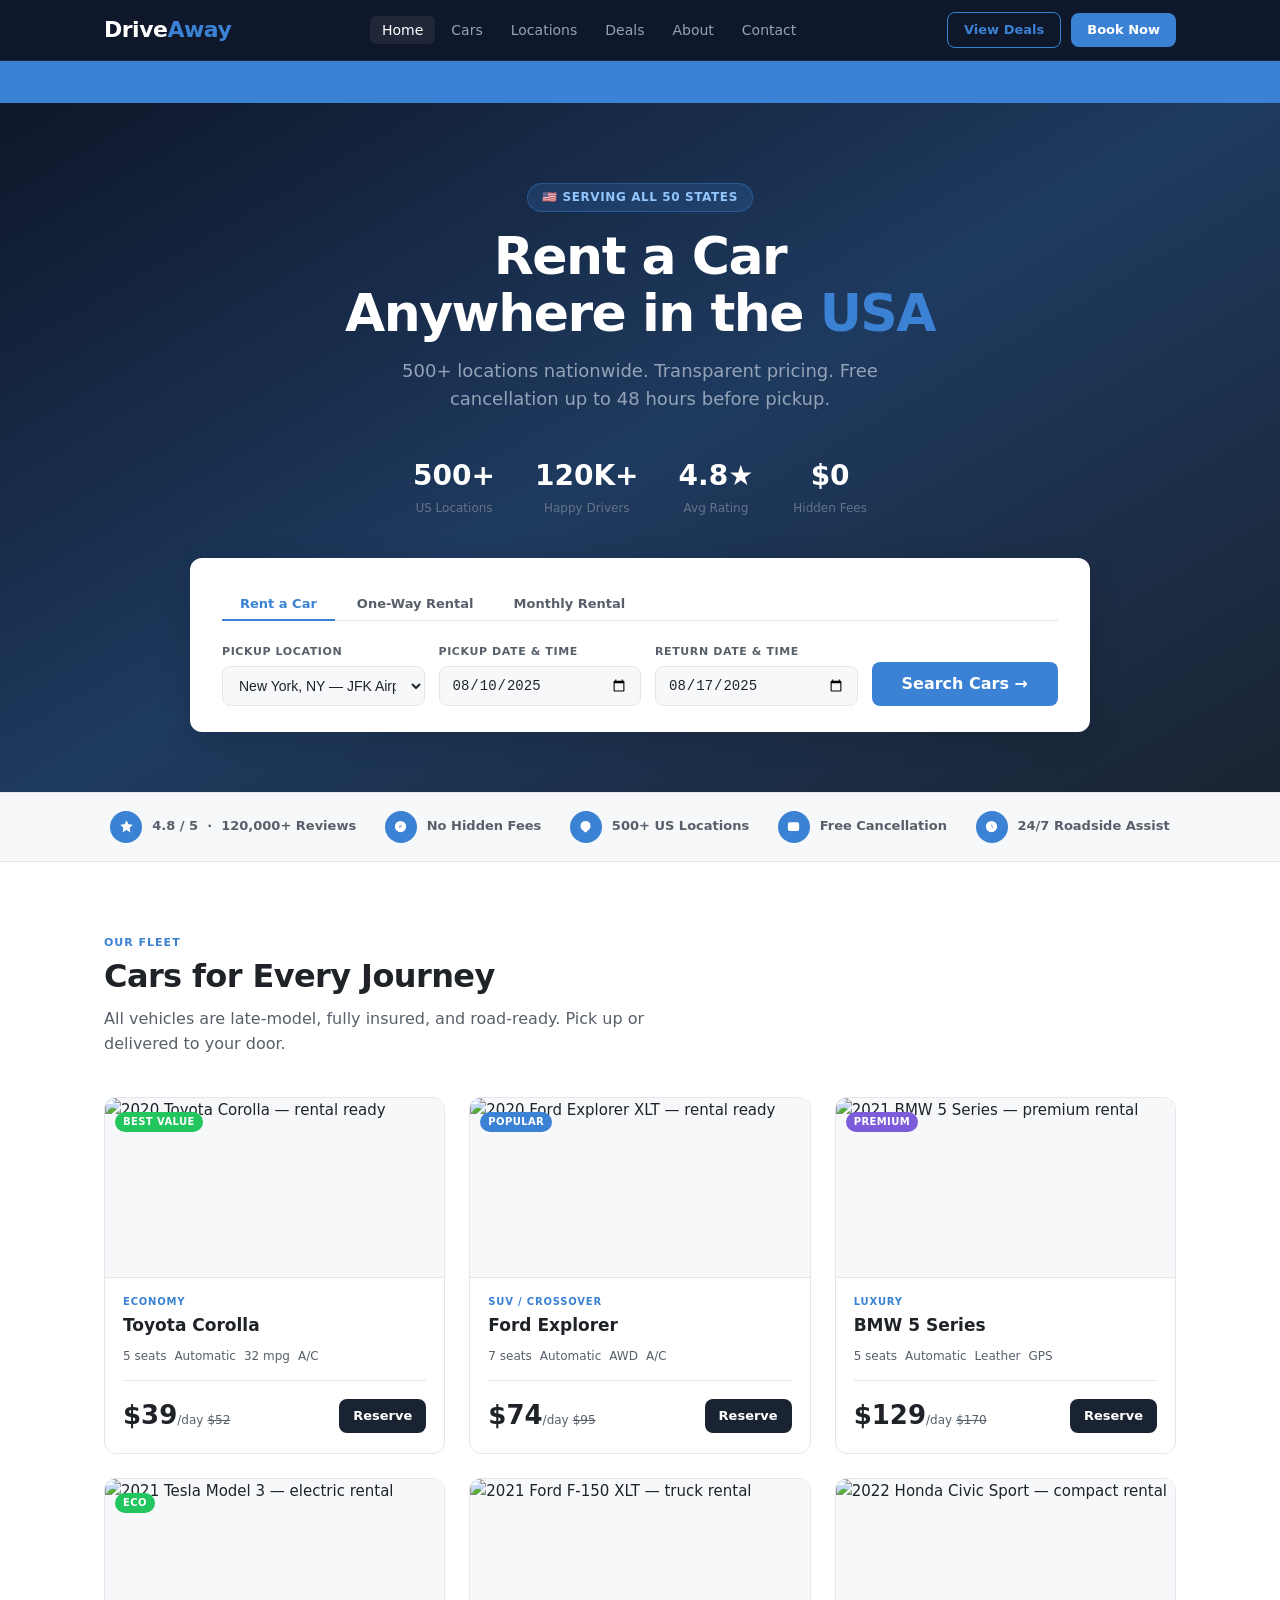
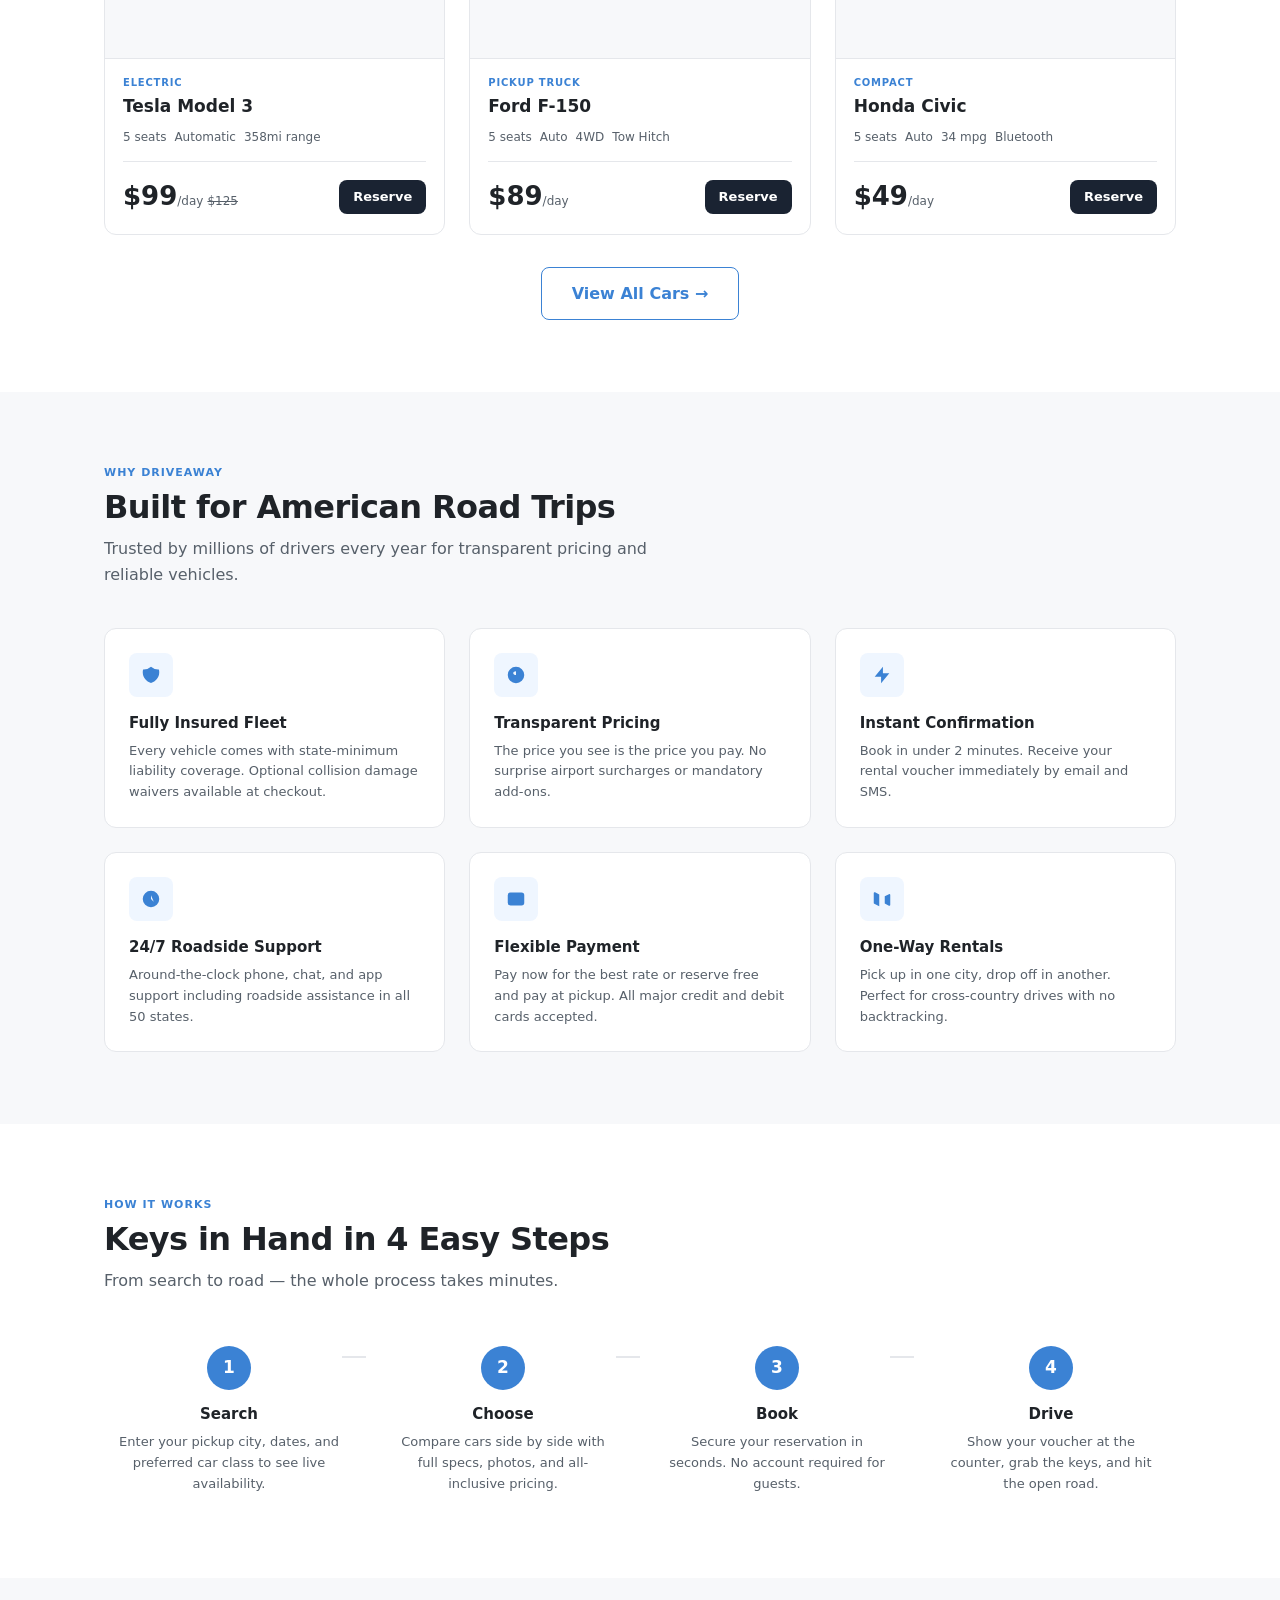
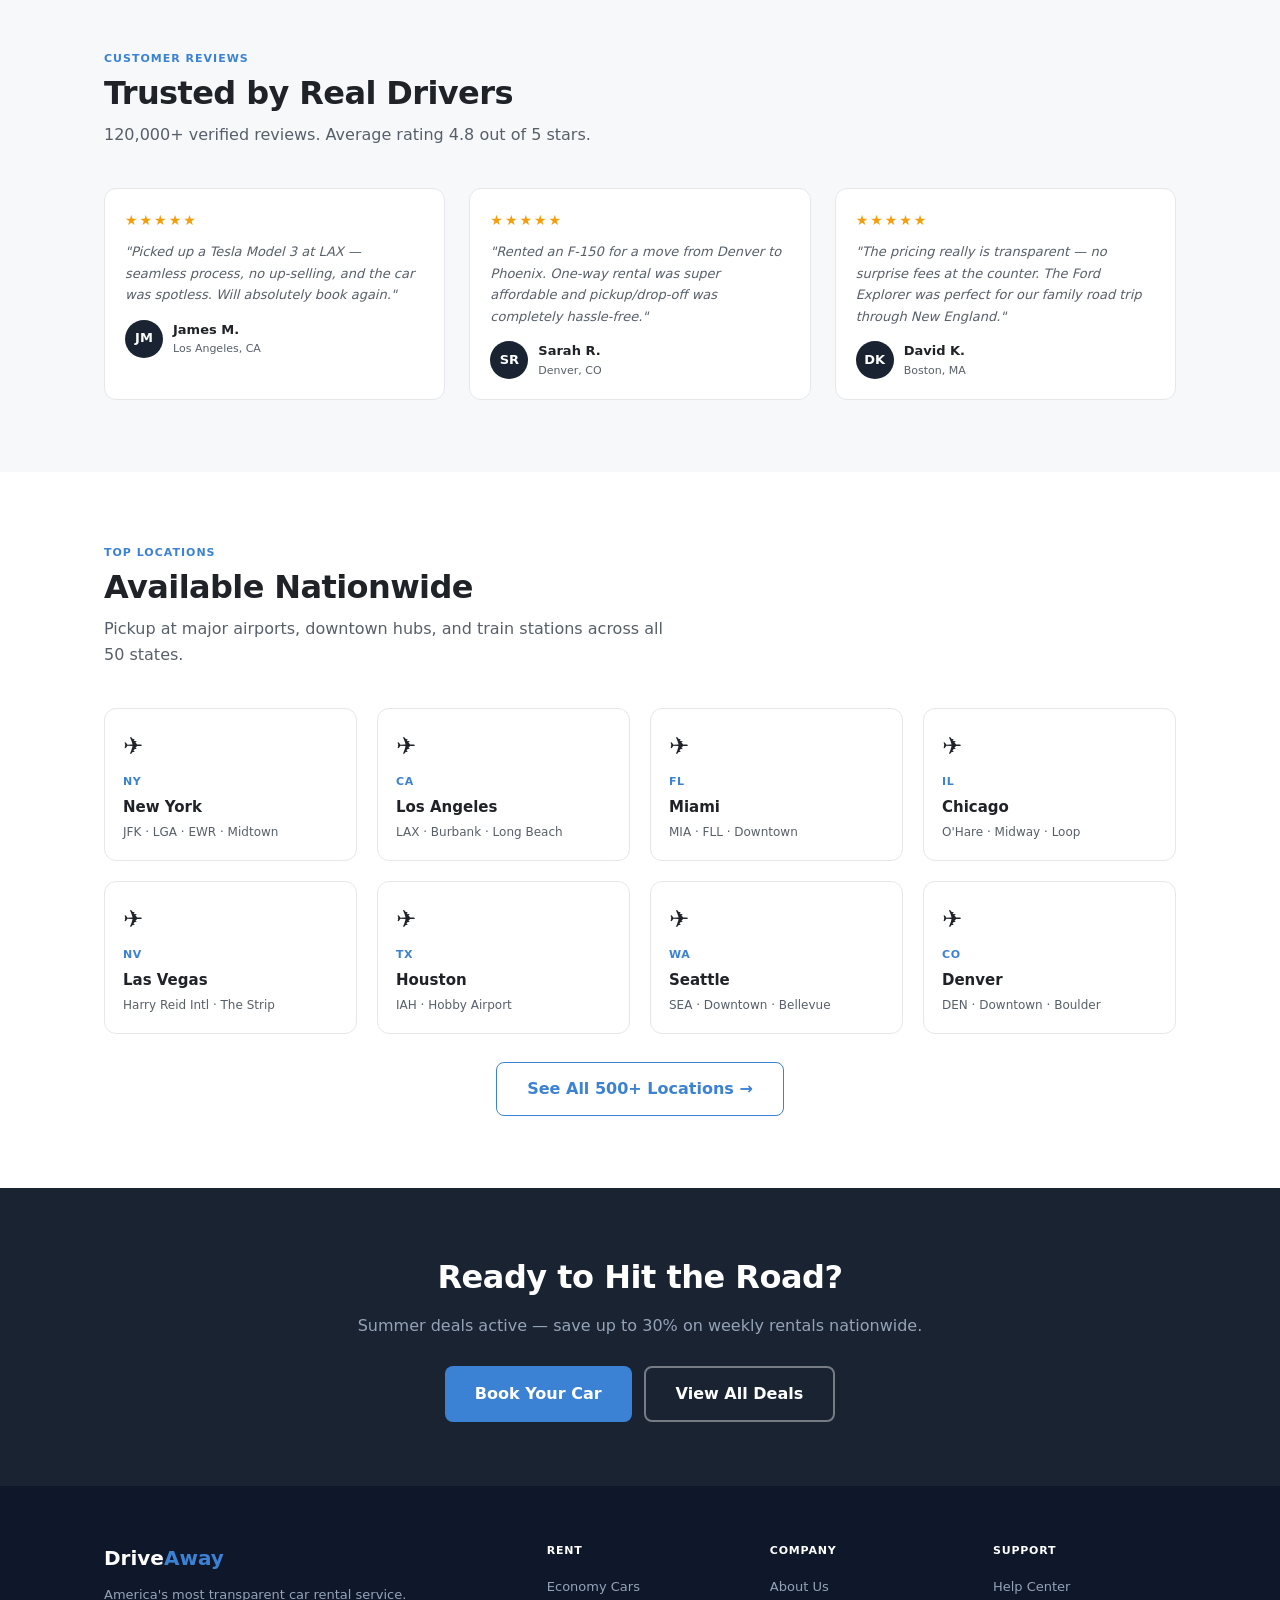
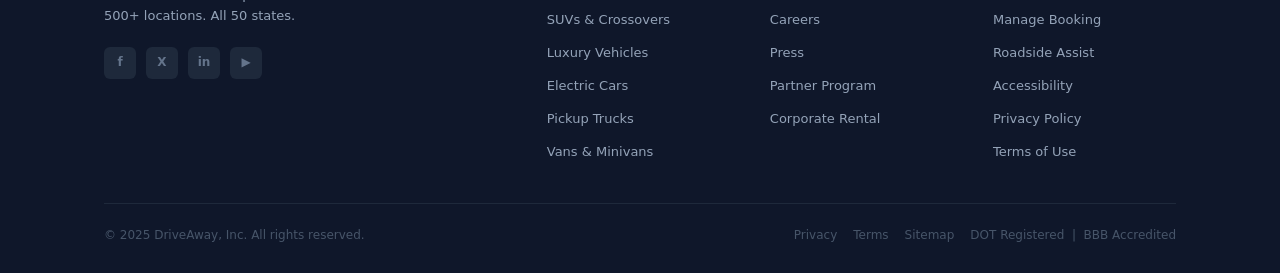
==== commit b359566f: "feat: replace SVG placeholders with real car photos (Wikimedia Commons) - Toyota Corolla 2020 (Econo" ====
--- a/driveaway/index.html
+++ b/driveaway/index.html
@@ -141,7 +141,7 @@
       <div class="car-card" data-category="economy" data-price="39">
         <div class="car-img">
           <div class="car-img-badge"><span class="badge badge-green">Best Value</span></div>
-          <svg width="110" height="60" viewBox="0 0 120 60" fill="none"><rect x="10" y="28" width="100" height="20" rx="4" fill="#cbd5e1"/><rect x="25" y="16" width="60" height="20" rx="6" fill="#94a3b8"/><circle cx="30" cy="50" r="8" fill="#475569"/><circle cx="30" cy="50" r="4" fill="#94a3b8"/><circle cx="90" cy="50" r="8" fill="#475569"/><circle cx="90" cy="50" r="4" fill="#94a3b8"/><rect x="28" y="18" width="22" height="14" rx="3" fill="#bfdbfe"/><rect x="56" y="18" width="22" height="14" rx="3" fill="#bfdbfe"/></svg>
+          <img src="https://upload.wikimedia.org/wikipedia/commons/thumb/7/72/2020_Toyota_Corolla_LE_%28facelift%2C_white%29%2C_front_8.16.19.jpg/640px-2020_Toyota_Corolla_LE_%28facelift%2C_white%29%2C_front_8.16.19.jpg" alt="2020 Toyota Corolla — rental ready" loading="lazy" />
         </div>
         <div class="car-body">
           <div class="car-category">Economy</div>
@@ -159,7 +159,7 @@
       <div class="car-card" data-category="suv" data-price="74">
         <div class="car-img">
           <div class="car-img-badge"><span class="badge badge-blue">Popular</span></div>
-          <svg width="120" height="60" viewBox="0 0 120 60" fill="none"><rect x="8" y="24" width="104" height="24" rx="4" fill="#94a3b8"/><rect x="18" y="12" width="74" height="22" rx="5" fill="#64748b"/><circle cx="28" cy="50" r="8" fill="#334155"/><circle cx="28" cy="50" r="4" fill="#94a3b8"/><circle cx="92" cy="50" r="8" fill="#334155"/><circle cx="92" cy="50" r="4" fill="#94a3b8"/><rect x="22" y="14" width="28" height="16" rx="3" fill="#bfdbfe"/><rect x="56" y="14" width="28" height="16" rx="3" fill="#bfdbfe"/></svg>
+          <img src="https://upload.wikimedia.org/wikipedia/commons/thumb/8/8a/2020_Ford_Explorer_XLT_%28facelift%2C_blue%29%2C_front_9.14.20.jpg/640px-2020_Ford_Explorer_XLT_%28facelift%2C_blue%29%2C_front_9.14.20.jpg" alt="2020 Ford Explorer XLT — rental ready" loading="lazy" />
         </div>
         <div class="car-body">
           <div class="car-category">SUV / Crossover</div>
@@ -177,7 +177,7 @@
       <div class="car-card" data-category="luxury" data-price="129">
         <div class="car-img">
           <div class="car-img-badge"><span class="badge badge-purple">Premium</span></div>
-          <svg width="120" height="60" viewBox="0 0 120 60" fill="none"><rect x="6" y="28" width="108" height="18" rx="4" fill="#475569"/><rect x="22" y="14" width="68" height="22" rx="8" fill="#334155"/><circle cx="26" cy="48" r="8" fill="#1e293b"/><circle cx="26" cy="48" r="3.5" fill="#64748b"/><circle cx="94" cy="48" r="8" fill="#1e293b"/><circle cx="94" cy="48" r="3.5" fill="#64748b"/><rect x="26" y="16" width="26" height="16" rx="3" fill="#93c5fd"/><rect x="58" y="16" width="26" height="16" rx="3" fill="#93c5fd"/><rect x="6" y="32" width="12" height="6" rx="2" fill="#fbbf24"/><rect x="102" y="32" width="12" height="6" rx="2" fill="#fbbf24"/></svg>
+          <img src="https://upload.wikimedia.org/wikipedia/commons/thumb/2/twentythree/2021_BMW_530i_%28G30%2C_facelift%2C_white%29%2C_front_10.30.20.jpg/640px-2021_BMW_530i_%28G30%2C_facelift%2C_white%29%2C_front_10.30.20.jpg" alt="2021 BMW 5 Series — premium rental" loading="lazy" />
         </div>
         <div class="car-body">
           <div class="car-category">Luxury</div>
@@ -195,7 +195,7 @@
       <div class="car-card" data-category="electric" data-price="99">
         <div class="car-img">
           <div class="car-img-badge"><span class="badge badge-green">Eco</span></div>
-          <svg width="120" height="60" viewBox="0 0 120 60" fill="none"><rect x="8" y="26" width="104" height="20" rx="5" fill="#3b82d4"/><rect x="22" y="12" width="70" height="22" rx="7" fill="#2563af"/><circle cx="30" cy="48" r="8" fill="#1e3a5f"/><circle cx="30" cy="48" r="3.5" fill="#93c5fd"/><circle cx="90" cy="48" r="8" fill="#1e3a5f"/><circle cx="90" cy="48" r="3.5" fill="#93c5fd"/><rect x="26" y="14" width="25" height="16" rx="3" fill="#bfdbfe"/><rect x="57" y="14" width="25" height="16" rx="3" fill="#bfdbfe"/><text x="56" y="37" font-size="11" font-weight="bold" fill="#fff" text-anchor="middle">EV</text></svg>
+          <img src="https://upload.wikimedia.org/wikipedia/commons/thumb/e/e4/2021_Tesla_Model_3_SR%2B_RWD%2C_front_8.26.21.jpg/640px-2021_Tesla_Model_3_SR%2B_RWD%2C_front_8.26.21.jpg" alt="2021 Tesla Model 3 — electric rental" loading="lazy" />
         </div>
         <div class="car-body">
           <div class="car-category">Electric</div>
@@ -212,7 +212,7 @@
 
       <div class="car-card" data-category="truck" data-price="89">
         <div class="car-img">
-          <svg width="120" height="60" viewBox="0 0 120 60" fill="none"><rect x="5" y="26" width="110" height="22" rx="4" fill="#78716c"/><rect x="8" y="16" width="50" height="18" rx="5" fill="#57534e"/><rect x="58" y="28" width="54" height="12" rx="2" fill="#44403c"/><circle cx="24" cy="50" r="8" fill="#292524"/><circle cx="24" cy="50" r="3.5" fill="#78716c"/><circle cx="88" cy="50" r="8" fill="#292524"/><circle cx="88" cy="50" r="3.5" fill="#78716c"/><rect x="14" y="18" width="18" height="12" rx="3" fill="#bfdbfe"/><rect x="36" y="18" width="18" height="12" rx="3" fill="#bfdbfe"/></svg>
+          <img src="https://upload.wikimedia.org/wikipedia/commons/thumb/0/09/2021_Ford_F-150_XLT_%2814th_gen%2C_gray%29%2C_front_10.17.20.jpg/640px-2021_Ford_F-150_XLT_%2814th_gen%2C_gray%29%2C_front_10.17.20.jpg" alt="2021 Ford F-150 XLT — truck rental" loading="lazy" />
         </div>
         <div class="car-body">
           <div class="car-category">Pickup Truck</div>
@@ -229,7 +229,7 @@
 
       <div class="car-card" data-category="compact" data-price="49">
         <div class="car-img">
-          <svg width="110" height="60" viewBox="0 0 120 60" fill="none"><rect x="12" y="28" width="96" height="20" rx="4" fill="#d1d5db"/><rect x="28" y="16" width="56" height="20" rx="6" fill="#9ca3af"/><circle cx="32" cy="50" r="8" fill="#6b7280"/><circle cx="32" cy="50" r="4" fill="#d1d5db"/><circle cx="88" cy="50" r="8" fill="#6b7280"/><circle cx="88" cy="50" r="4" fill="#d1d5db"/><rect x="31" y="17" width="20" height="14" rx="3" fill="#bfdbfe"/><rect x="57" y="17" width="20" height="14" rx="3" fill="#bfdbfe"/></svg>
+          <img src="https://upload.wikimedia.org/wikipedia/commons/thumb/8/8c/2022_Honda_Civic_Sport%2C_front_3.28.21.jpg/640px-2022_Honda_Civic_Sport%2C_front_3.28.21.jpg" alt="2022 Honda Civic Sport — compact rental" loading="lazy" />
         </div>
         <div class="car-body">
           <div class="car-category">Compact</div>
--- a/driveaway/css/styles.css
+++ b/driveaway/css/styles.css
@@ -344,12 +344,24 @@
 .car-card:hover { border-color: var(--accent); box-shadow: var(--shadow); }
 .car-img {
   background: var(--surface);
-  height: 150px;
+  height: 180px;
   display: flex;
   align-items: center;
   justify-content: center;
   border-bottom: 1px solid var(--border);
   position: relative;
+  overflow: hidden;
+}
+.car-img img {
+  width: 100%;
+  height: 100%;
+  object-fit: cover;
+  object-position: center;
+  transition: transform 0.3s ease;
+  display: block;
+}
+.car-card:hover .car-img img {
+  transform: scale(1.04);
 }
 .car-img-badge {
   position: absolute;
